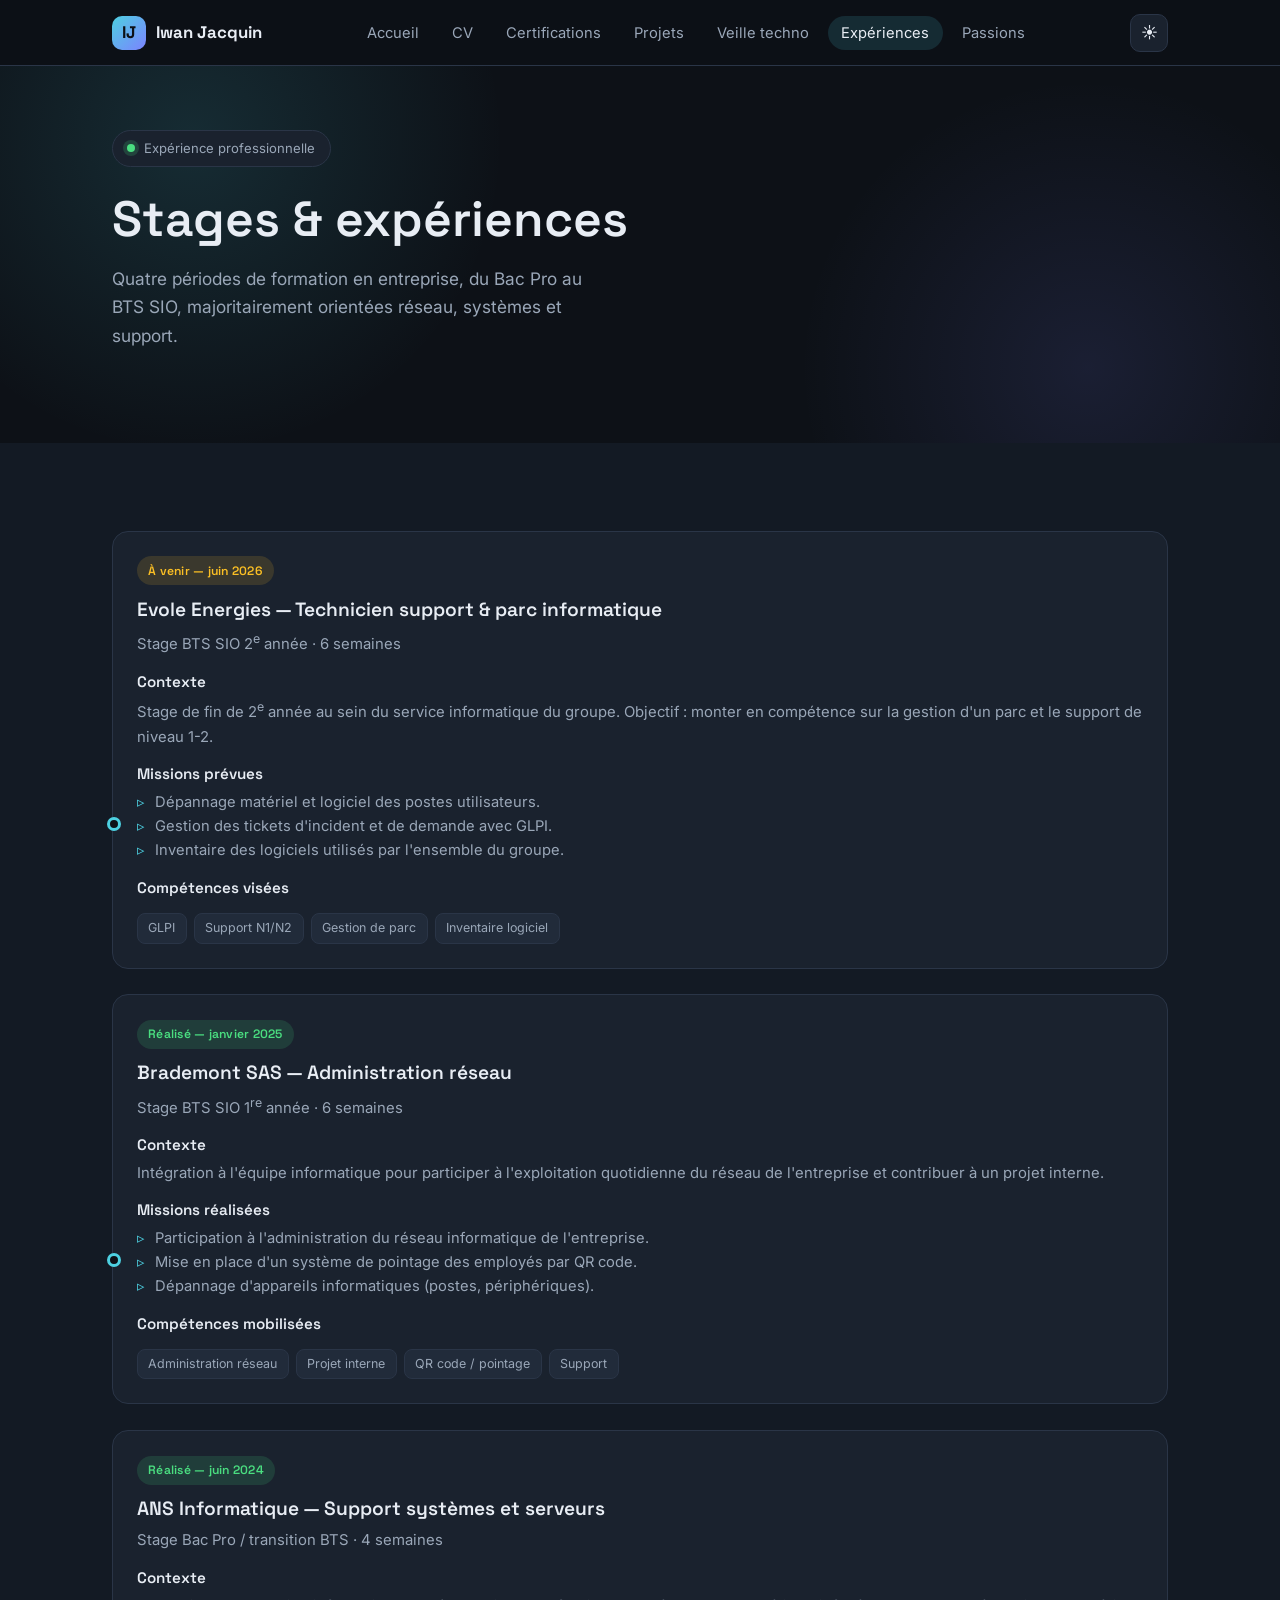
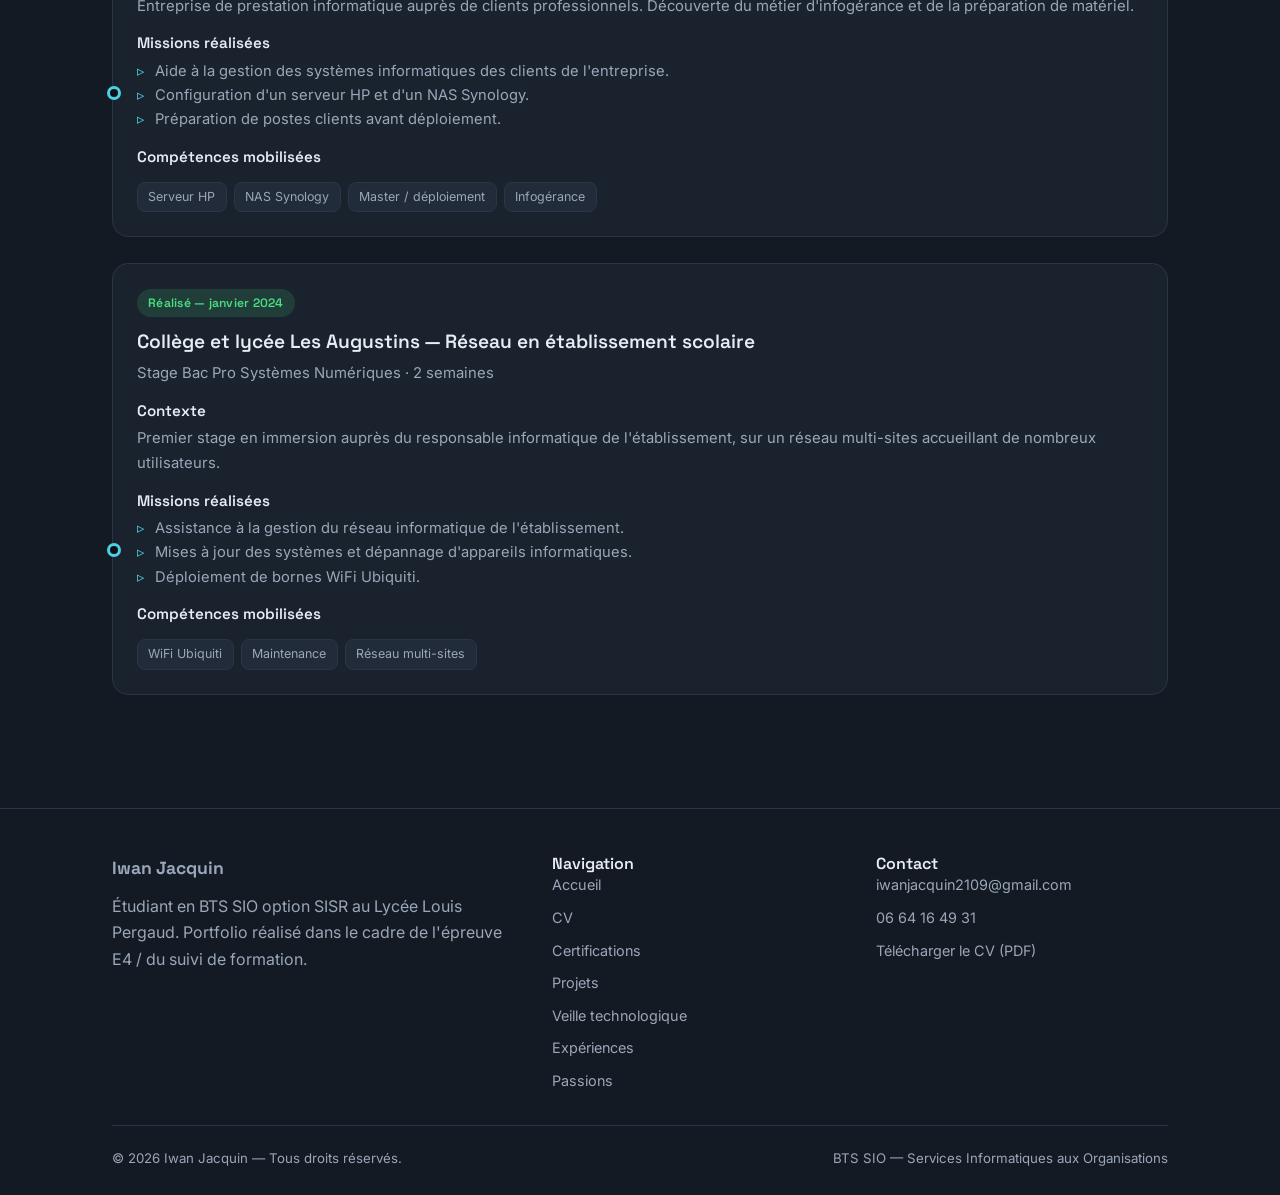
==== experiences.html @ 2b251dc1 "commit1" ====
<!DOCTYPE html>
<html lang="fr" data-theme="dark">
<head>
  <meta charset="UTF-8">
  <meta name="viewport" content="width=device-width, initial-scale=1.0">
  <title>Stages & expériences — Iwan Jacquin</title>
  <meta name="description" content="Périodes de formation en milieu professionnel d'Iwan Jacquin : entreprises, missions détaillées et bilans.">
  <link rel="preconnect" href="https://fonts.googleapis.com">
  <link rel="preconnect" href="https://fonts.gstatic.com" crossorigin>
  <link href="https://fonts.googleapis.com/css2?family=Inter:wght@400;500;600&family=Space+Grotesk:wght@400;500;600;700&display=swap" rel="stylesheet">
  <link rel="stylesheet" href="assets/css/style.css">
</head>
<body data-page="experiences">

  <header class="site-header">
    <div class="container">
      <nav class="nav" aria-label="Navigation principale">
        <a class="nav__brand" href="index.html"><span class="mark">IJ</span><span>Iwan Jacquin</span></a>
        <ul class="nav__menu" id="nav-menu">
          <li><a class="nav__link" data-nav="accueil" href="index.html">Accueil</a></li>
          <li><a class="nav__link" data-nav="cv" href="cv.html">CV</a></li>
          <li><a class="nav__link" data-nav="certifications" href="certifications.html">Certifications</a></li>
          <li><a class="nav__link" data-nav="projets" href="projets.html">Projets</a></li>
          <li><a class="nav__link" data-nav="veille" href="veille.html">Veille techno</a></li>
          <li><a class="nav__link" data-nav="experiences" href="experiences.html">Expériences</a></li>
          <li><a class="nav__link" data-nav="passions" href="passions.html">Passions</a></li>
        </ul>
        <div class="nav__actions">
          <button class="icon-btn theme-toggle" type="button" aria-label="Changer de thème">☀</button>
          <button class="icon-btn nav__toggle" type="button" aria-label="Ouvrir le menu" aria-expanded="false" aria-controls="nav-menu">
            <svg width="20" height="20" viewBox="0 0 24 24" fill="none" stroke="currentColor" stroke-width="2" stroke-linecap="round"><line x1="3" y1="6" x2="21" y2="6"/><line x1="3" y1="12" x2="21" y2="12"/><line x1="3" y1="18" x2="21" y2="18"/></svg>
          </button>
        </div>
      </nav>
    </div>
  </header>

  <main>
    <section class="hero" style="padding-block: clamp(2.5rem, 7vw, 4rem);">
      <div class="container">
        <div class="reveal">
          <span class="hero__status"><span class="dot"></span> Expérience professionnelle</span>
          <h1>Stages & expériences</h1>
          <p class="hero__lead">
            Quatre périodes de formation en entreprise, du Bac Pro au BTS SIO,
            majoritairement orientées réseau, systèmes et support.
          </p>
        </div>
      </div>
    </section>

    <section class="section section-alt">
      <div class="container">

        <!-- ---------- Stage 4 : Evole Energies ---------- -->
        <article class="card reveal" style="margin-bottom:1.6rem;">
          <span class="badge badge--warning">À venir — juin 2026</span>
          <h3 style="margin-top:.8rem;">Evole Energies — Technicien support & parc informatique</h3>
          <p class="timeline__org">Stage BTS SIO 2<sup>e</sup> année · 6 semaines</p>
          <h4 style="margin:1rem 0 .4rem;font-size:.95rem;">Contexte</h4>
          <p>Stage de fin de 2<sup>e</sup> année au sein du service informatique du groupe. Objectif : monter en compétence sur la gestion d'un parc et le support de niveau 1-2.</p>
          <h4 style="margin:1rem 0 .4rem;font-size:.95rem;">Missions prévues</h4>
          <ul class="timeline__item" style="border:none;padding:0;background:none;">
            <li>Dépannage matériel et logiciel des postes utilisateurs.</li>
            <li>Gestion des tickets d'incident et de demande avec GLPI.</li>
            <li>Inventaire des logiciels utilisés par l'ensemble du groupe.</li>
          </ul>
          <h4 style="margin:1rem 0 .4rem;font-size:.95rem;">Compétences visées</h4>
          <div class="tag-list">
            <span class="tag">GLPI</span><span class="tag">Support N1/N2</span><span class="tag">Gestion de parc</span><span class="tag">Inventaire logiciel</span>
          </div>   
        </article>

        <!-- ---------- Stage 3 : Brademont SAS ---------- -->
        <article class="card reveal" data-delay="1" style="margin-bottom:1.6rem;">
          <span class="badge badge--success">Réalisé — janvier 2025</span>
          <h3 style="margin-top:.8rem;">Brademont SAS — Administration réseau</h3>
          <p class="timeline__org">Stage BTS SIO 1<sup>re</sup> année · 6 semaines</p>
          <h4 style="margin:1rem 0 .4rem;font-size:.95rem;">Contexte</h4>
          <p>Intégration à l'équipe informatique pour participer à l'exploitation quotidienne du réseau de l'entreprise et contribuer à un projet interne.</p>
          <h4 style="margin:1rem 0 .4rem;font-size:.95rem;">Missions réalisées</h4>
          <ul class="timeline__item" style="border:none;padding:0;background:none;">
            <li>Participation à l'administration du réseau informatique de l'entreprise.</li>
            <li>Mise en place d'un système de pointage des employés par QR code.</li>
            <li>Dépannage d'appareils informatiques (postes, périphériques).</li>
          </ul>
          <h4 style="margin:1rem 0 .4rem;font-size:.95rem;">Compétences mobilisées</h4>
          <div class="tag-list">
            <span class="tag">Administration réseau</span><span class="tag">Projet interne</span><span class="tag">QR code / pointage</span><span class="tag">Support</span>
          </div>
        </article>

        <!-- ---------- Stage 2 : ANS Informatique ---------- -->
        <article class="card reveal" data-delay="2" style="margin-bottom:1.6rem;">
          <span class="badge badge--success">Réalisé — juin 2024</span>
          <h3 style="margin-top:.8rem;">ANS Informatique — Support systèmes et serveurs</h3>
          <p class="timeline__org">Stage Bac Pro / transition BTS · 4 semaines</p>
          <h4 style="margin:1rem 0 .4rem;font-size:.95rem;">Contexte</h4>
          <p>Entreprise de prestation informatique auprès de clients professionnels. Découverte du métier d'infogérance et de la préparation de matériel.</p>
          <h4 style="margin:1rem 0 .4rem;font-size:.95rem;">Missions réalisées</h4>
          <ul class="timeline__item" style="border:none;padding:0;background:none;">
            <li>Aide à la gestion des systèmes informatiques des clients de l'entreprise.</li>
            <li>Configuration d'un serveur HP et d'un NAS Synology.</li>
            <li>Préparation de postes clients avant déploiement.</li>
          </ul>
          <h4 style="margin:1rem 0 .4rem;font-size:.95rem;">Compétences mobilisées</h4>
          <div class="tag-list">
            <span class="tag">Serveur HP</span><span class="tag">NAS Synology</span><span class="tag">Master / déploiement</span><span class="tag">Infogérance</span>
          </div>
        </article>

        <!-- ---------- Stage 1 : Les Augustins ---------- -->
        <article class="card reveal" data-delay="3" style="margin-bottom:1.6rem;">
          <span class="badge badge--success">Réalisé — janvier 2024</span>
          <h3 style="margin-top:.8rem;">Collège et lycée Les Augustins — Réseau en établissement scolaire</h3>
          <p class="timeline__org">Stage Bac Pro Systèmes Numériques · 2 semaines</p>
          <h4 style="margin:1rem 0 .4rem;font-size:.95rem;">Contexte</h4>
          <p>Premier stage en immersion auprès du responsable informatique de l'établissement, sur un réseau multi-sites accueillant de nombreux utilisateurs.</p>
          <h4 style="margin:1rem 0 .4rem;font-size:.95rem;">Missions réalisées</h4>
          <ul class="timeline__item" style="border:none;padding:0;background:none;">
            <li>Assistance à la gestion du réseau informatique de l'établissement.</li>
            <li>Mises à jour des systèmes et dépannage d'appareils informatiques.</li>
            <li>Déploiement de bornes WiFi Ubiquiti.</li>
          </ul>
          <h4 style="margin:1rem 0 .4rem;font-size:.95rem;">Compétences mobilisées</h4>
          <div class="tag-list">
            <span class="tag">WiFi Ubiquiti</span><span class="tag">Maintenance</span><span class="tag">Réseau multi-sites</span>
          </div>
        </article>

        
      </div>
    </section>
  </main>

  <footer class="site-footer">
    <div class="container">
      <div class="footer__grid">
        <div>
          <p class="footer__brand">Iwan Jacquin</p>
          <p>Étudiant en BTS SIO option SISR au Lycée Louis Pergaud. Portfolio réalisé dans le cadre de l'épreuve E4 / du suivi de formation.</p>
        </div>
        <div>
          <h4>Navigation</h4>
          <div class="footer__links">
            <a href="index.html">Accueil</a>
            <a href="cv.html">CV</a>
            <a href="certifications.html">Certifications</a>
            <a href="projets.html">Projets</a>
            <a href="veille.html">Veille technologique</a>
            <a href="experiences.html">Expériences</a>
            <a href="passions.html">Passions</a>
          </div>
        </div>
        <div>
          <h4>Contact</h4>
          <div class="footer__links">
            <a href="mailto:iwanjacquin2109@gmail.com">iwanjacquin2109@gmail.com</a>
            <a href="tel:+33664164931">06 64 16 49 31</a>
            <a href="CV Iwan Jacquin.pdf" target="_blank" rel="noopener">Télécharger le CV (PDF)</a>
          </div>
        </div>
      </div>
      <div class="footer__bottom">
        <span>&copy; <span class="footer-year">2026</span> Iwan Jacquin — Tous droits réservés.</span>
        <span>BTS SIO — Services Informatiques aux Organisations</span>
      </div>
    </div>
  </footer>

  <button class="to-top" type="button" aria-label="Revenir en haut de la page">↑</button>
  <script src="assets/js/main.js"></script>
</body>
</html>
---- assets/css/style.css ----
/* =========================================================
   Portfolio BTS SIO — Iwan Jacquin
   Feuille de style principale
   ========================================================= */

/* ---------- Reset ---------- */
*,
*::before,
*::after {
  box-sizing: border-box;
  margin: 0;
  padding: 0;
}

html {
  scroll-behavior: smooth;
  -webkit-text-size-adjust: 100%;
}

img {
  max-width: 100%;
  display: block;
}

a {
  color: inherit;
  text-decoration: none;
}

ul {
  list-style: none;
}

button {
  font: inherit;
  cursor: pointer;
  border: none;
  background: none;
  color: inherit;
}

/* ---------- Thèmes / variables ---------- */
:root {
  --bg: #0d1117;
  --bg-alt: #131a24;
  --surface: #1a222e;
  --surface-2: #212b3a;
  --border: #2a3547;
  --text: #e8edf4;
  --text-muted: #9aa7b8;
  --accent: #4dd0e1;
  --accent-2: #7c83ff;
  --accent-soft: rgba(77, 208, 225, 0.14);
  --success: #4ade80;
  --warning: #fbbf24;
  --shadow: 0 12px 40px -12px rgba(0, 0, 0, 0.55);
  --radius: 16px;
  --radius-sm: 10px;
  --max-width: 1120px;
  --font-title: "Space Grotesk", "Segoe UI", system-ui, sans-serif;
  --font-body: "Inter", "Segoe UI", system-ui, -apple-system, sans-serif;
  --transition: 0.25s ease;
}

:root[data-theme="light"] {
  --bg: #f5f7fb;
  --bg-alt: #eef1f7;
  --surface: #ffffff;
  --surface-2: #f0f3f9;
  --border: #dde3ec;
  --text: #1b2432;
  --text-muted: #5c6b7c;
  --accent: #0d9aad;
  --accent-2: #5a61e6;
  --accent-soft: rgba(13, 154, 173, 0.12);
  --shadow: 0 12px 40px -16px rgba(20, 35, 60, 0.25);
}

/* ---------- Base ---------- */
body {
  font-family: var(--font-body);
  background: var(--bg);
  color: var(--text);
  line-height: 1.65;
  min-height: 100vh;
  display: flex;
  flex-direction: column;
  transition: background var(--transition), color var(--transition);
}

h1, h2, h3, h4 {
  font-family: var(--font-title);
  line-height: 1.2;
  font-weight: 600;
}

h1 { font-size: clamp(2rem, 5vw, 3.1rem); }
h2 { font-size: clamp(1.5rem, 3.5vw, 2.1rem); }
h3 { font-size: 1.2rem; }

p { color: var(--text-muted); }

.container {
  width: 100%;
  max-width: var(--max-width);
  margin-inline: auto;
  padding-inline: clamp(1.1rem, 4vw, 2rem);
}

.section {
  padding-block: clamp(3rem, 8vw, 5.5rem);
}

.section-alt {
  background: var(--bg-alt);
}

.section-head {
  max-width: 640px;
  margin-bottom: 2.6rem;
}

.section-head .eyebrow {
  display: inline-block;
  font-family: var(--font-title);
  font-size: 0.78rem;
  letter-spacing: 0.18em;
  text-transform: uppercase;
  color: var(--accent);
  margin-bottom: 0.6rem;
}

.section-head p {
  margin-top: 0.7rem;
}

.text-accent { color: var(--accent); }

/* ---------- Header / navigation ---------- */
.site-header {
  position: sticky;
  top: 0;
  z-index: 100;
  background: color-mix(in srgb, var(--bg) 88%, transparent);
  backdrop-filter: blur(12px);
  border-bottom: 1px solid var(--border);
}

.nav {
  display: flex;
  align-items: center;
  justify-content: space-between;
  gap: 1rem;
  padding-block: 0.85rem;
}

.nav__brand {
  display: flex;
  align-items: center;
  gap: 0.6rem;
  font-family: var(--font-title);
  font-weight: 700;
  font-size: 1.05rem;
  letter-spacing: 0.01em;
}

.nav__brand .mark {
  display: grid;
  place-items: center;
  width: 34px;
  height: 34px;
  border-radius: 10px;
  background: linear-gradient(135deg, var(--accent), var(--accent-2));
  color: #0d1117;
  font-weight: 700;
}

.nav__menu {
  display: flex;
  align-items: center;
  gap: 0.35rem;
}

.nav__link {
  position: relative;
  padding: 0.5rem 0.85rem;
  border-radius: 999px;
  font-size: 0.92rem;
  color: var(--text-muted);
  transition: color var(--transition), background var(--transition);
}

.nav__link:hover {
  color: var(--text);
  background: var(--surface);
}

.nav__link.is-active {
  color: var(--text);
  background: var(--accent-soft);
}

.nav__actions {
  display: flex;
  align-items: center;
  gap: 0.5rem;
}

.icon-btn {
  display: grid;
  place-items: center;
  width: 38px;
  height: 38px;
  border-radius: 10px;
  border: 1px solid var(--border);
  background: var(--surface);
  transition: border-color var(--transition), transform var(--transition);
}

.icon-btn:hover {
  border-color: var(--accent);
  transform: translateY(-1px);
}

.nav__toggle {
  display: none;
}

/* ---------- Boutons ---------- */
.btn {
  display: inline-flex;
  align-items: center;
  gap: 0.5rem;
  padding: 0.75rem 1.4rem;
  border-radius: 999px;
  font-family: var(--font-title);
  font-weight: 500;
  font-size: 0.95rem;
  transition: transform var(--transition), box-shadow var(--transition), background var(--transition);
}

.btn--primary {
  background: linear-gradient(135deg, var(--accent), var(--accent-2));
  color: #0d1117;
  box-shadow: 0 10px 30px -10px var(--accent);
}

.btn--primary:hover {
  transform: translateY(-2px);
  box-shadow: 0 16px 40px -12px var(--accent);
}

.btn--ghost {
  border: 1px solid var(--border);
  background: var(--surface);
  color: var(--text);
}

.btn--ghost:hover {
  border-color: var(--accent);
  transform: translateY(-2px);
}

/* ---------- Hero ---------- */
.hero {
  position: relative;
  overflow: hidden;
  padding-block: clamp(3.5rem, 10vw, 6.5rem);
}

.hero::before {
  content: "";
  position: absolute;
  inset: 0;
  background:
    radial-gradient(520px circle at 15% 20%, var(--accent-soft), transparent 60%),
    radial-gradient(480px circle at 85% 80%, rgba(124, 131, 255, 0.12), transparent 60%);
  pointer-events: none;
}

.hero__grid {
  position: relative;
  display: grid;
  grid-template-columns: 1.4fr 1fr;
  gap: clamp(2rem, 6vw, 4rem);
  align-items: center;
}

.hero__status {
  display: inline-flex;
  align-items: center;
  gap: 0.55rem;
  padding: 0.4rem 0.9rem;
  border-radius: 999px;
  border: 1px solid var(--border);
  background: var(--surface);
  font-size: 0.82rem;
  color: var(--text-muted);
  margin-bottom: 1.4rem;
}

.hero__status .dot {
  width: 8px;
  height: 8px;
  border-radius: 50%;
  background: var(--success);
  box-shadow: 0 0 0 4px rgba(74, 222, 128, 0.18);
}

.hero h1 {
  margin-bottom: 1rem;
}

.hero h1 .grad {
  background: linear-gradient(120deg, var(--accent), var(--accent-2));
  -webkit-background-clip: text;
  background-clip: text;
  color: transparent;
}

.hero__lead {
  font-size: 1.08rem;
  max-width: 44ch;
  margin-bottom: 1.8rem;
}

.hero__cta {
  display: flex;
  flex-wrap: wrap;
  gap: 0.8rem;
  margin-bottom: 2rem;
}

.hero__facts {
  display: flex;
  flex-wrap: wrap;
  gap: 1.8rem;
}

.hero__fact strong {
  display: block;
  font-family: var(--font-title);
  font-size: 1.5rem;
  color: var(--text);
}

.hero__fact span {
  font-size: 0.85rem;
  color: var(--text-muted);
}

.hero__card {
  background: var(--surface);
  border: 1px solid var(--border);
  border-radius: var(--radius);
  padding: 1.6rem;
  box-shadow: var(--shadow);
}

.hero__card h3 {
  margin-bottom: 1rem;
  font-size: 1rem;
}

.hero__card ul {
  display: grid;
  gap: 0.7rem;
}

.hero__card li {
  display: flex;
  align-items: center;
  gap: 0.7rem;
  font-size: 0.92rem;
  color: var(--text-muted);
}

.hero__card li::before {
  content: "";
  width: 7px;
  height: 7px;
  border-radius: 50%;
  background: var(--accent);
  flex-shrink: 0;
}

/* ---------- Grilles de cartes ---------- */
.grid {
  display: grid;
  gap: 1.4rem;
}

.grid--2 { grid-template-columns: repeat(auto-fit, minmax(300px, 1fr)); }
.grid--3 { grid-template-columns: repeat(auto-fit, minmax(280px, 1fr)); }

.card {
  background: var(--surface);
  border: 1px solid var(--border);
  border-radius: var(--radius);
  padding: 1.5rem;
  transition: transform var(--transition), border-color var(--transition), box-shadow var(--transition);
}

.card:hover {
  transform: translateY(-4px);
  border-color: color-mix(in srgb, var(--accent) 55%, var(--border));
  box-shadow: var(--shadow);
}

.card__icon {
  display: grid;
  place-items: center;
  width: 46px;
  height: 46px;
  border-radius: 12px;
  background: var(--accent-soft);
  color: var(--accent);
  margin-bottom: 1rem;
  font-size: 1.3rem;
}

.card h3 {
  margin-bottom: 0.5rem;
}

.card p {
  font-size: 0.93rem;
}

.card--placeholder {
  border-style: dashed;
  display: flex;
  flex-direction: column;
  align-items: flex-start;
  justify-content: center;
  min-height: 190px;
  color: var(--text-muted);
}

.card--placeholder .card__icon {
  background: var(--surface-2);
  color: var(--text-muted);
}

/* ---------- Badges / tags ---------- */
.badge {
  display: inline-flex;
  align-items: center;
  gap: 0.4rem;
  padding: 0.28rem 0.7rem;
  border-radius: 999px;
  font-size: 0.76rem;
  font-weight: 600;
  font-family: var(--font-title);
  letter-spacing: 0.02em;
}

.badge--success {
  background: rgba(74, 222, 128, 0.14);
  color: var(--success);
}

.badge--warning {
  background: rgba(251, 191, 36, 0.14);
  color: var(--warning);
}

.badge--muted {
  background: var(--surface-2);
  color: var(--text-muted);
}

.tag-list {
  display: flex;
  flex-wrap: wrap;
  gap: 0.45rem;
  margin-top: 1rem;
}

.tag {
  padding: 0.25rem 0.65rem;
  border-radius: 8px;
  background: var(--surface-2);
  border: 1px solid var(--border);
  font-size: 0.78rem;
  color: var(--text-muted);
}

/* ---------- Timeline ---------- */
.timeline {
  position: relative;
  display: grid;
  gap: 1.6rem;
  padding-left: 1.8rem;
}

.timeline::before {
  content: "";
  position: absolute;
  left: 6px;
  top: 6px;
  bottom: 6px;
  width: 2px;
  background: linear-gradient(var(--accent), transparent);
}

.timeline__item {
  position: relative;
  background: var(--surface);
  border: 1px solid var(--border);
  border-radius: var(--radius);
  padding: 1.4rem 1.5rem;
}

.timeline__item::before {
  content: "";
  position: absolute;
  left: -1.8rem;
  top: 1.7rem;
  width: 14px;
  height: 14px;
  border-radius: 50%;
  background: var(--bg);
  border: 3px solid var(--accent);
  transform: translateX(-1px);
}

.timeline__date {
  font-family: var(--font-title);
  font-size: 0.82rem;
  letter-spacing: 0.05em;
  color: var(--accent);
  text-transform: uppercase;
}

.timeline__item h3 {
  margin: 0.35rem 0 0.15rem;
}

.timeline__org {
  font-size: 0.9rem;
  color: var(--text-muted);
  margin-bottom: 0.8rem;
}

.timeline__item ul {
  display: grid;
  gap: 0.4rem;
}

.timeline__item li {
  position: relative;
  padding-left: 1.1rem;
  font-size: 0.92rem;
  color: var(--text-muted);
}

.timeline__item li::before {
  content: "▹";
  position: absolute;
  left: 0;
  color: var(--accent);
}

/* ---------- Barres de compétences ---------- */
.skills {
  display: grid;
  gap: 1.1rem;
}

.skill__head {
  display: flex;
  justify-content: space-between;
  font-size: 0.9rem;
  margin-bottom: 0.4rem;
}

.skill__head span:last-child {
  color: var(--text-muted);
}

.skill__bar {
  height: 8px;
  border-radius: 999px;
  background: var(--surface-2);
  overflow: hidden;
}

.skill__fill {
  height: 100%;
  width: 0;
  border-radius: 999px;
  background: linear-gradient(90deg, var(--accent), var(--accent-2));
  transition: width 1.1s cubic-bezier(0.22, 1, 0.36, 1);
}

/* ---------- Bloc d'information / note ---------- */
.note {
  display: flex;
  gap: 1rem;
  padding: 1.3rem 1.5rem;
  border-radius: var(--radius);
  border: 1px solid var(--border);
  background: var(--surface);
  border-left: 4px solid var(--accent);
}

.note__icon {
  color: var(--accent);
  font-size: 1.4rem;
  flex-shrink: 0;
}

.note h3 {
  margin-bottom: 0.3rem;
}

.note p {
  font-size: 0.92rem;
}

/* ---------- Liste de définition (CV colonne) ---------- */
.info-list {
  display: grid;
  gap: 0.9rem;
}

.info-list div {
  display: grid;
  gap: 0.15rem;
}

.info-list dt {
  font-size: 0.78rem;
  text-transform: uppercase;
  letter-spacing: 0.08em;
  color: var(--accent);
  font-family: var(--font-title);
}

.info-list dd {
  font-size: 0.95rem;
}

/* ---------- Colonnes CV ---------- */
.cv-layout {
  display: grid;
  grid-template-columns: 300px 1fr;
  gap: 2.5rem;
  align-items: start;
}

.cv-aside {
  position: sticky;
  top: 90px;
  display: grid;
  gap: 1.6rem;
}

.cv-block {
  background: var(--surface);
  border: 1px solid var(--border);
  border-radius: var(--radius);
  padding: 1.4rem;
}

.cv-block h3 {
  font-size: 1rem;
  margin-bottom: 1rem;
  padding-bottom: 0.6rem;
  border-bottom: 1px solid var(--border);
}

.cv-main {
  display: grid;
  gap: 2.4rem;
}

.cv-main h2 {
  margin-bottom: 1.3rem;
}

.chip-row {
  display: flex;
  flex-wrap: wrap;
  gap: 0.5rem;
}

.chip {
  padding: 0.35rem 0.8rem;
  border-radius: 999px;
  background: var(--accent-soft);
  color: var(--accent);
  font-size: 0.83rem;
  font-weight: 500;
}

/* ---------- Footer ---------- */
.site-footer {
  margin-top: auto;
  background: var(--bg-alt);
  border-top: 1px solid var(--border);
  padding-block: 2.8rem 1.6rem;
}

.footer__grid {
  display: grid;
  grid-template-columns: 1.4fr 1fr 1fr;
  gap: 2rem;
  margin-bottom: 2rem;
}

.footer__brand {
  font-family: var(--font-title);
  font-weight: 700;
  font-size: 1.1rem;
  margin-bottom: 0.6rem;
}

.footer p {
  font-size: 0.9rem;
}

.footer h4 {
  font-size: 0.82rem;
  text-transform: uppercase;
  letter-spacing: 0.1em;
  color: var(--text-muted);
  margin-bottom: 0.9rem;
}

.footer__links {
  display: grid;
  gap: 0.55rem;
}

.footer__links a {
  font-size: 0.9rem;
  color: var(--text-muted);
  transition: color var(--transition);
}

.footer__links a:hover {
  color: var(--accent);
}

.footer__bottom {
  display: flex;
  flex-wrap: wrap;
  justify-content: space-between;
  gap: 0.6rem;
  padding-top: 1.4rem;
  border-top: 1px solid var(--border);
  font-size: 0.83rem;
  color: var(--text-muted);
}

/* ---------- Bouton retour haut ---------- */
.to-top {
  position: fixed;
  right: 1.4rem;
  bottom: 1.4rem;
  width: 44px;
  height: 44px;
  border-radius: 12px;
  background: var(--surface);
  border: 1px solid var(--border);
  display: grid;
  place-items: center;
  opacity: 0;
  visibility: hidden;
  transform: translateY(12px);
  transition: all var(--transition);
  z-index: 90;
}

.to-top.is-visible {
  opacity: 1;
  visibility: visible;
  transform: translateY(0);
}

.to-top:hover {
  border-color: var(--accent);
  color: var(--accent);
}

/* ---------- Animations d'apparition ---------- */
.reveal {
  opacity: 0;
  transform: translateY(24px);
  transition: opacity 0.7s ease, transform 0.7s cubic-bezier(0.22, 1, 0.36, 1);
}

.reveal.is-visible {
  opacity: 1;
  transform: translateY(0);
}

.reveal[data-delay="1"] { transition-delay: 0.08s; }
.reveal[data-delay="2"] { transition-delay: 0.16s; }
.reveal[data-delay="3"] { transition-delay: 0.24s; }
.reveal[data-delay="4"] { transition-delay: 0.32s; }

@keyframes floatIn {
  from { opacity: 0; transform: translateY(30px); }
  to { opacity: 1; transform: translateY(0); }
}

.hero__grid > * {
  animation: floatIn 0.8s ease both;
}

.hero__grid > *:nth-child(2) {
  animation-delay: 0.15s;
}

@media (prefers-reduced-motion: reduce) {
  *,
  *::before,
  *::after {
    animation-duration: 0.01ms !important;
    transition-duration: 0.01ms !important;
    scroll-behavior: auto;
  }
  .reveal { opacity: 1; transform: none; }
}

/* ---------- Responsive ---------- */
@media (max-width: 860px) {
  .nav__menu {
    position: fixed;
    inset: 0 0 0 auto;
    width: min(78vw, 320px);
    flex-direction: column;
    align-items: stretch;
    gap: 0.4rem;
    padding: 5rem 1.4rem 2rem;
    background: var(--bg-alt);
    border-left: 1px solid var(--border);
    transform: translateX(100%);
    transition: transform var(--transition);
  }

  .nav__menu.is-open {
    transform: translateX(0);
  }

  .nav__link {
    padding: 0.85rem 1rem;
    border-radius: var(--radius-sm);
  }

  .nav__toggle {
    display: grid;
  }

  .hero__grid {
    grid-template-columns: 1fr;
  }

  .cv-layout {
    grid-template-columns: 1fr;
  }

  .cv-aside {
    position: static;
  }

  .footer__grid {
    grid-template-columns: 1fr;
    gap: 1.6rem;
  }
}
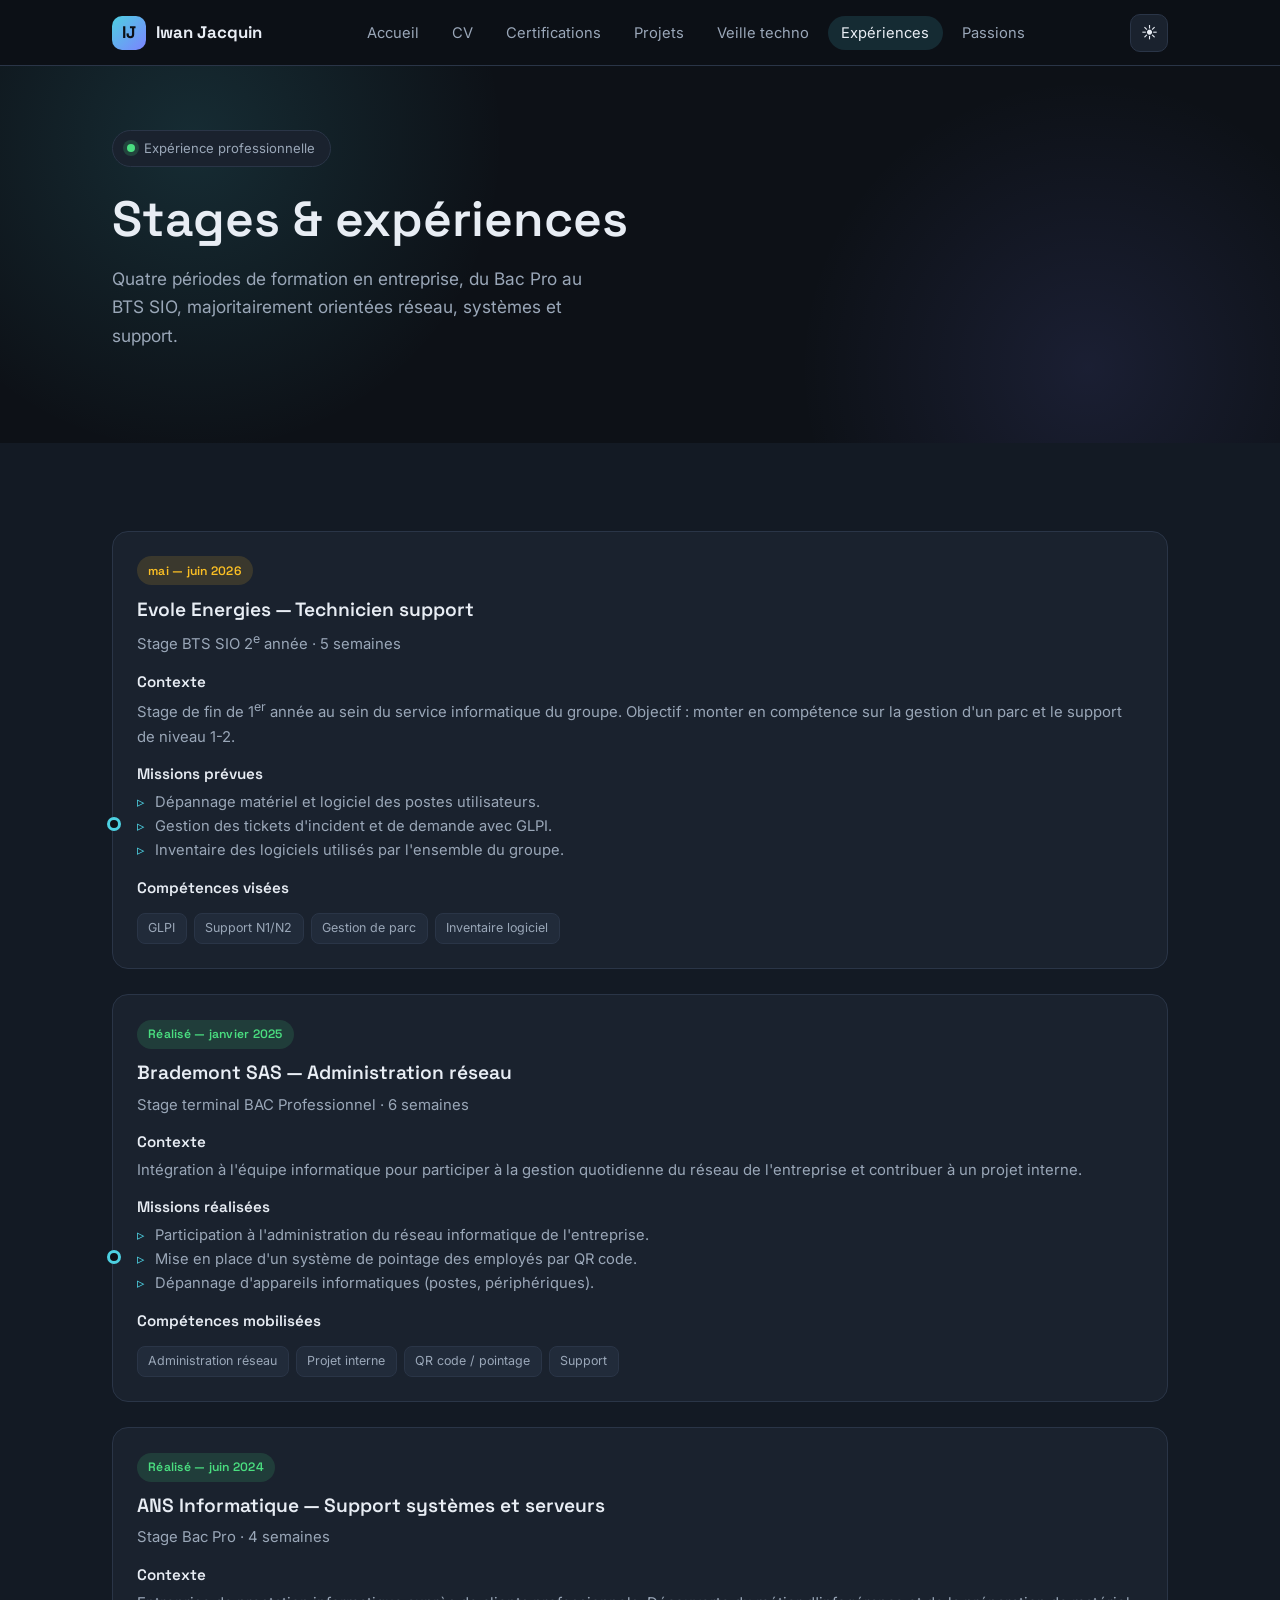
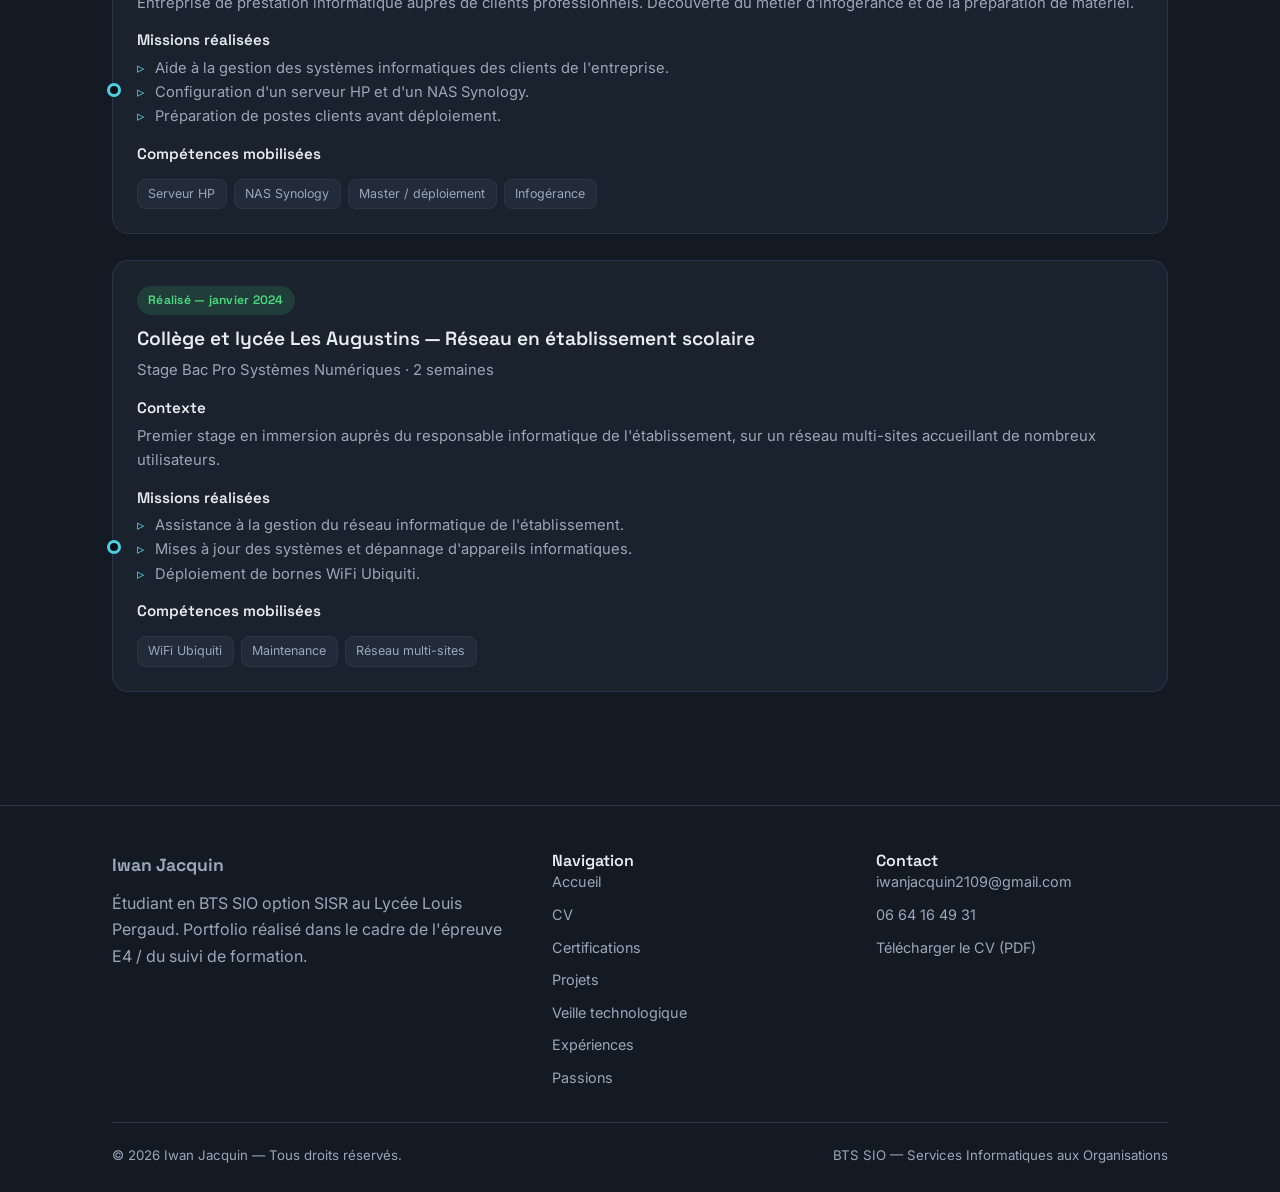
==== commit b89546f9: "updates2" ====
--- a/experiences.html
+++ b/experiences.html
@@ -54,11 +54,11 @@
 
         <!-- ---------- Stage 4 : Evole Energies ---------- -->
         <article class="card reveal" style="margin-bottom:1.6rem;">
-          <span class="badge badge--warning">À venir — juin 2026</span>
-          <h3 style="margin-top:.8rem;">Evole Energies — Technicien support & parc informatique</h3>
-          <p class="timeline__org">Stage BTS SIO 2<sup>e</sup> année · 6 semaines</p>
+          <span class="badge badge--warning">mai — juin 2026</span>
+          <h3 style="margin-top:.8rem;">Evole Energies — Technicien support</h3>
+          <p class="timeline__org">Stage BTS SIO 2<sup>e</sup> année · 5 semaines</p>
           <h4 style="margin:1rem 0 .4rem;font-size:.95rem;">Contexte</h4>
-          <p>Stage de fin de 2<sup>e</sup> année au sein du service informatique du groupe. Objectif : monter en compétence sur la gestion d'un parc et le support de niveau 1-2.</p>
+          <p>Stage de fin de 1<sup>er</sup> année au sein du service informatique du groupe. Objectif : monter en compétence sur la gestion d'un parc et le support de niveau 1-2.</p>
           <h4 style="margin:1rem 0 .4rem;font-size:.95rem;">Missions prévues</h4>
           <ul class="timeline__item" style="border:none;padding:0;background:none;">
             <li>Dépannage matériel et logiciel des postes utilisateurs.</li>
@@ -75,9 +75,9 @@
         <article class="card reveal" data-delay="1" style="margin-bottom:1.6rem;">
           <span class="badge badge--success">Réalisé — janvier 2025</span>
           <h3 style="margin-top:.8rem;">Brademont SAS — Administration réseau</h3>
-          <p class="timeline__org">Stage BTS SIO 1<sup>re</sup> année · 6 semaines</p>
+          <p class="timeline__org">Stage terminal BAC Professionnel · 6 semaines</p>
           <h4 style="margin:1rem 0 .4rem;font-size:.95rem;">Contexte</h4>
-          <p>Intégration à l'équipe informatique pour participer à l'exploitation quotidienne du réseau de l'entreprise et contribuer à un projet interne.</p>
+          <p>Intégration à l'équipe informatique pour participer à la gestion quotidienne du réseau de l'entreprise et contribuer à un projet interne.</p>
           <h4 style="margin:1rem 0 .4rem;font-size:.95rem;">Missions réalisées</h4>
           <ul class="timeline__item" style="border:none;padding:0;background:none;">
             <li>Participation à l'administration du réseau informatique de l'entreprise.</li>
@@ -94,7 +94,7 @@
         <article class="card reveal" data-delay="2" style="margin-bottom:1.6rem;">
           <span class="badge badge--success">Réalisé — juin 2024</span>
           <h3 style="margin-top:.8rem;">ANS Informatique — Support systèmes et serveurs</h3>
-          <p class="timeline__org">Stage Bac Pro / transition BTS · 4 semaines</p>
+          <p class="timeline__org">Stage Bac Pro · 4 semaines</p>
           <h4 style="margin:1rem 0 .4rem;font-size:.95rem;">Contexte</h4>
           <p>Entreprise de prestation informatique auprès de clients professionnels. Découverte du métier d'infogérance et de la préparation de matériel.</p>
           <h4 style="margin:1rem 0 .4rem;font-size:.95rem;">Missions réalisées</h4>
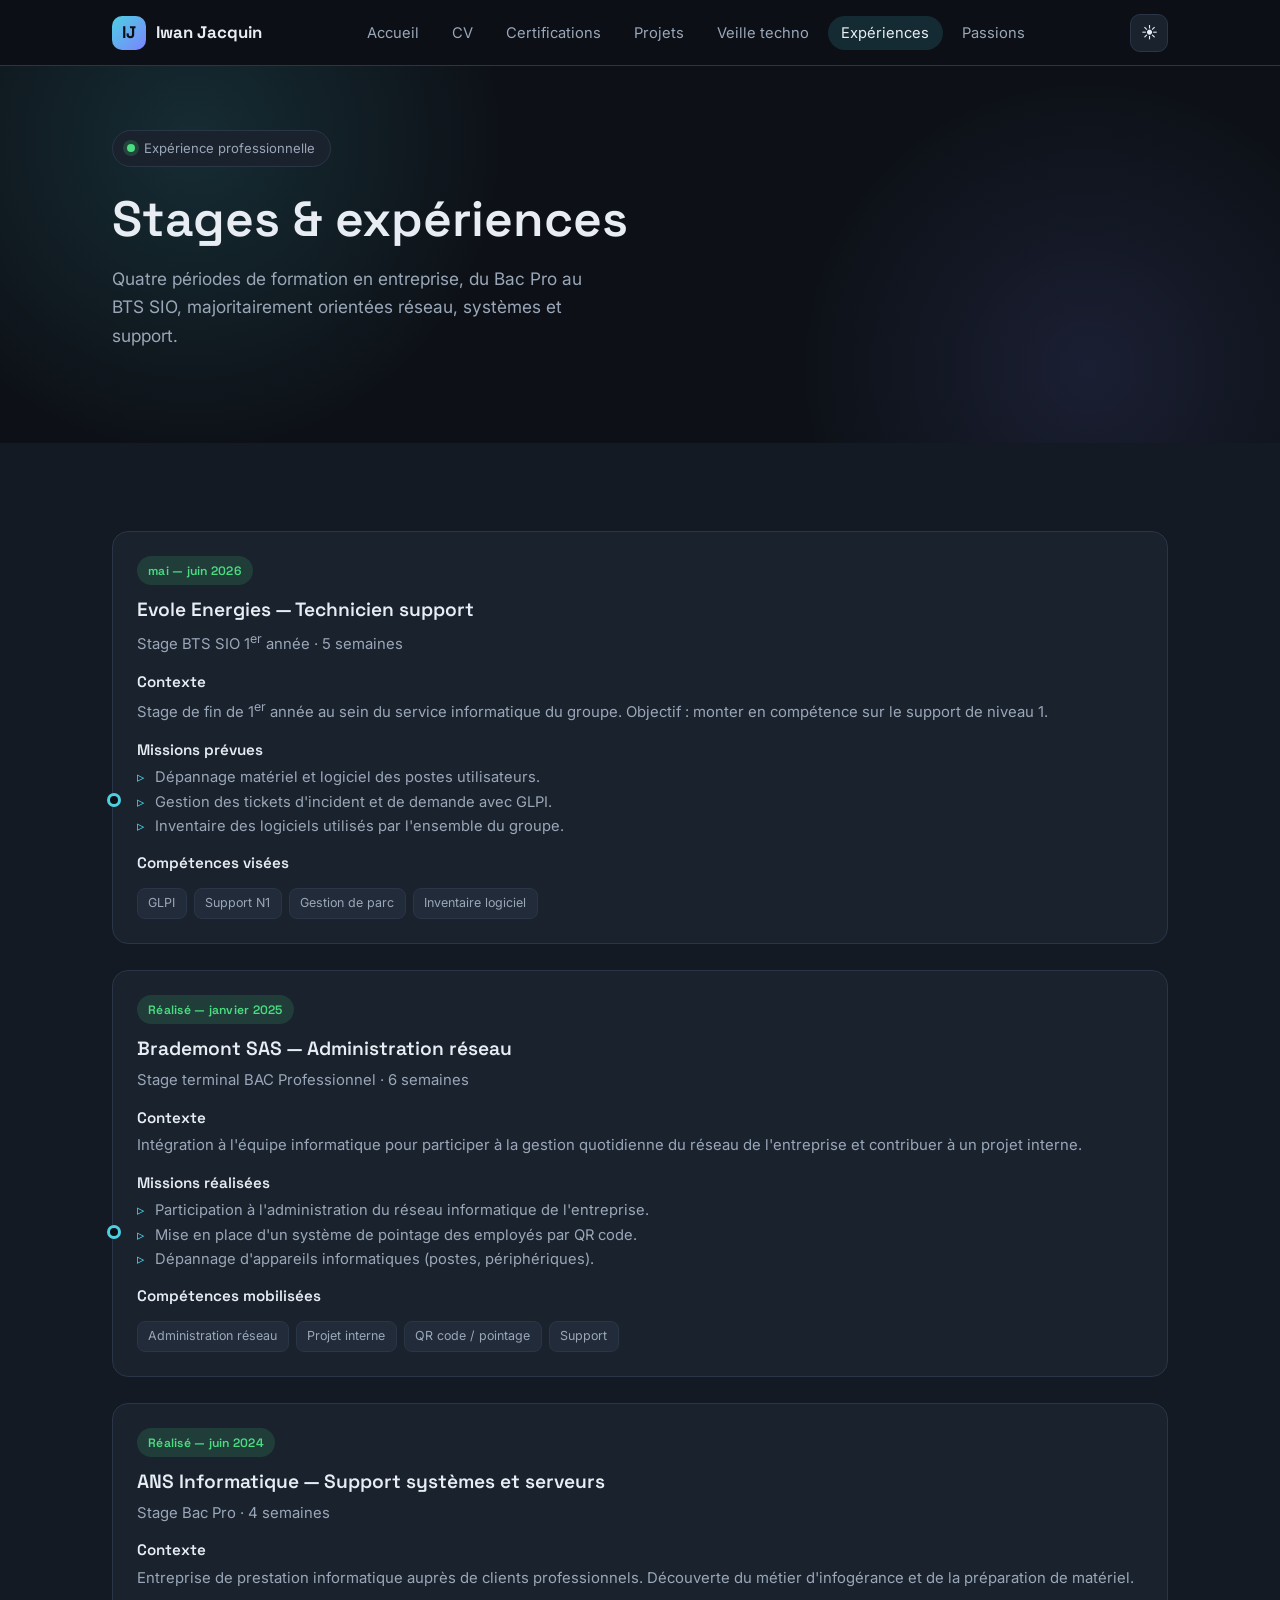
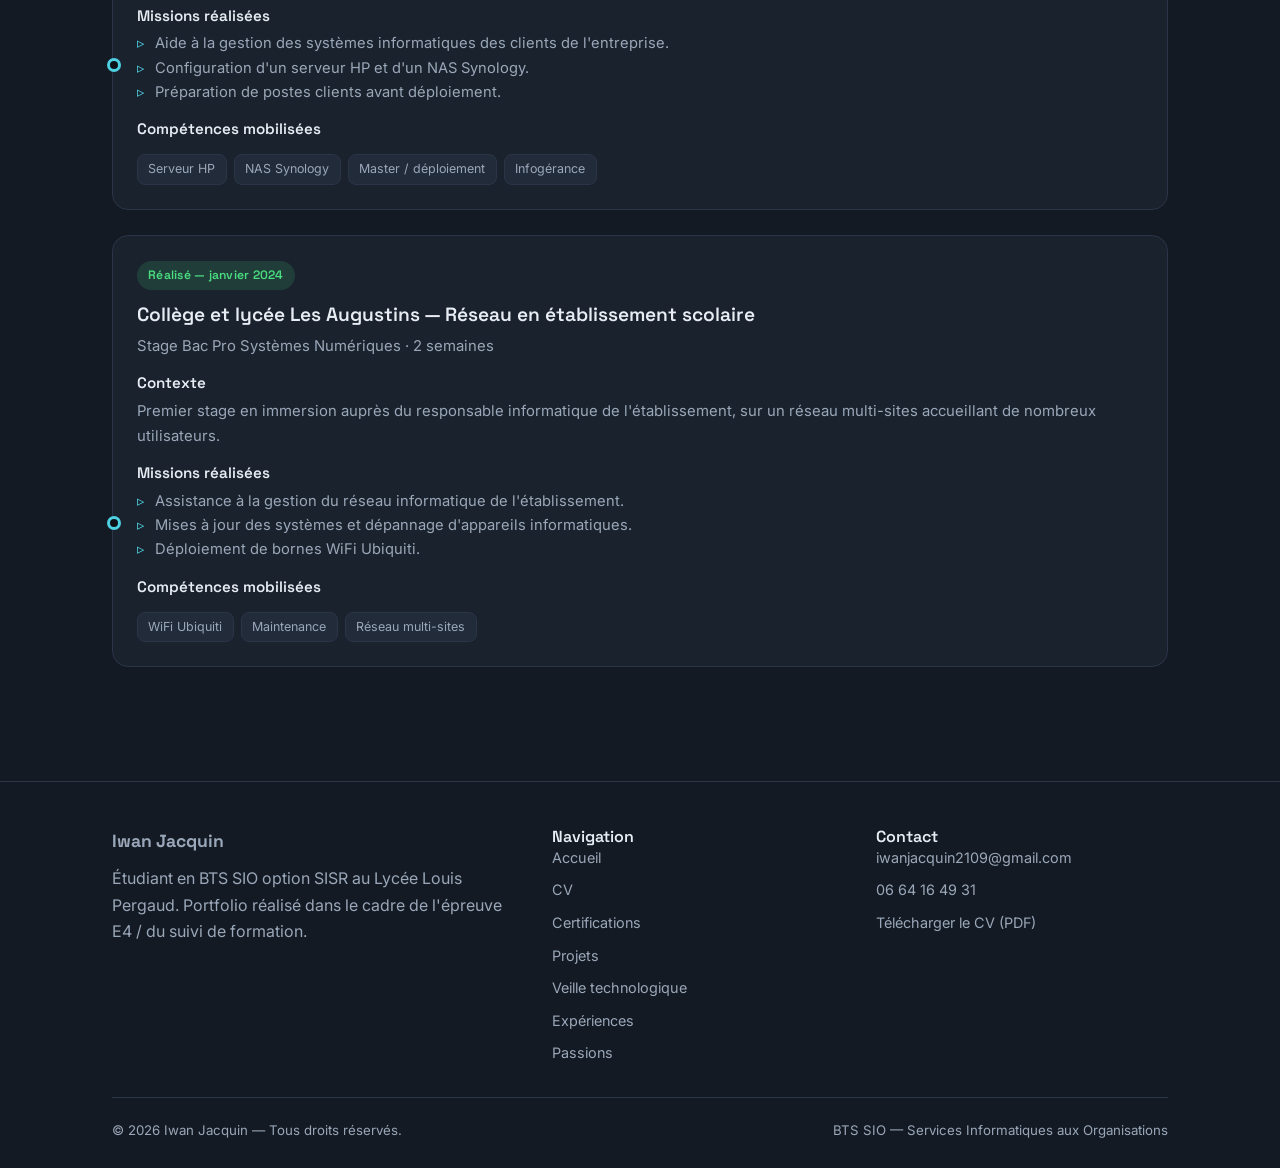
==== commit 500fadbe: "Update internship details for Evole Energies" ====
--- a/experiences.html
+++ b/experiences.html
@@ -54,11 +54,11 @@
 
         <!-- ---------- Stage 4 : Evole Energies ---------- -->
         <article class="card reveal" style="margin-bottom:1.6rem;">
-          <span class="badge badge--warning">mai — juin 2026</span>
+          <span class="badge badge--success">mai — juin 2026</span>
           <h3 style="margin-top:.8rem;">Evole Energies — Technicien support</h3>
-          <p class="timeline__org">Stage BTS SIO 2<sup>e</sup> année · 5 semaines</p>
+          <p class="timeline__org">Stage BTS SIO 1<sup>er</sup> année · 5 semaines</p>
           <h4 style="margin:1rem 0 .4rem;font-size:.95rem;">Contexte</h4>
-          <p>Stage de fin de 1<sup>er</sup> année au sein du service informatique du groupe. Objectif : monter en compétence sur la gestion d'un parc et le support de niveau 1-2.</p>
+          <p>Stage de fin de 1<sup>er</sup> année au sein du service informatique du groupe. Objectif : monter en compétence sur le support de niveau 1.</p>
           <h4 style="margin:1rem 0 .4rem;font-size:.95rem;">Missions prévues</h4>
           <ul class="timeline__item" style="border:none;padding:0;background:none;">
             <li>Dépannage matériel et logiciel des postes utilisateurs.</li>
@@ -67,7 +67,7 @@
           </ul>
           <h4 style="margin:1rem 0 .4rem;font-size:.95rem;">Compétences visées</h4>
           <div class="tag-list">
-            <span class="tag">GLPI</span><span class="tag">Support N1/N2</span><span class="tag">Gestion de parc</span><span class="tag">Inventaire logiciel</span>
+            <span class="tag">GLPI</span><span class="tag">Support N1</span><span class="tag">Gestion de parc</span><span class="tag">Inventaire logiciel</span>
           </div>   
         </article>
 
